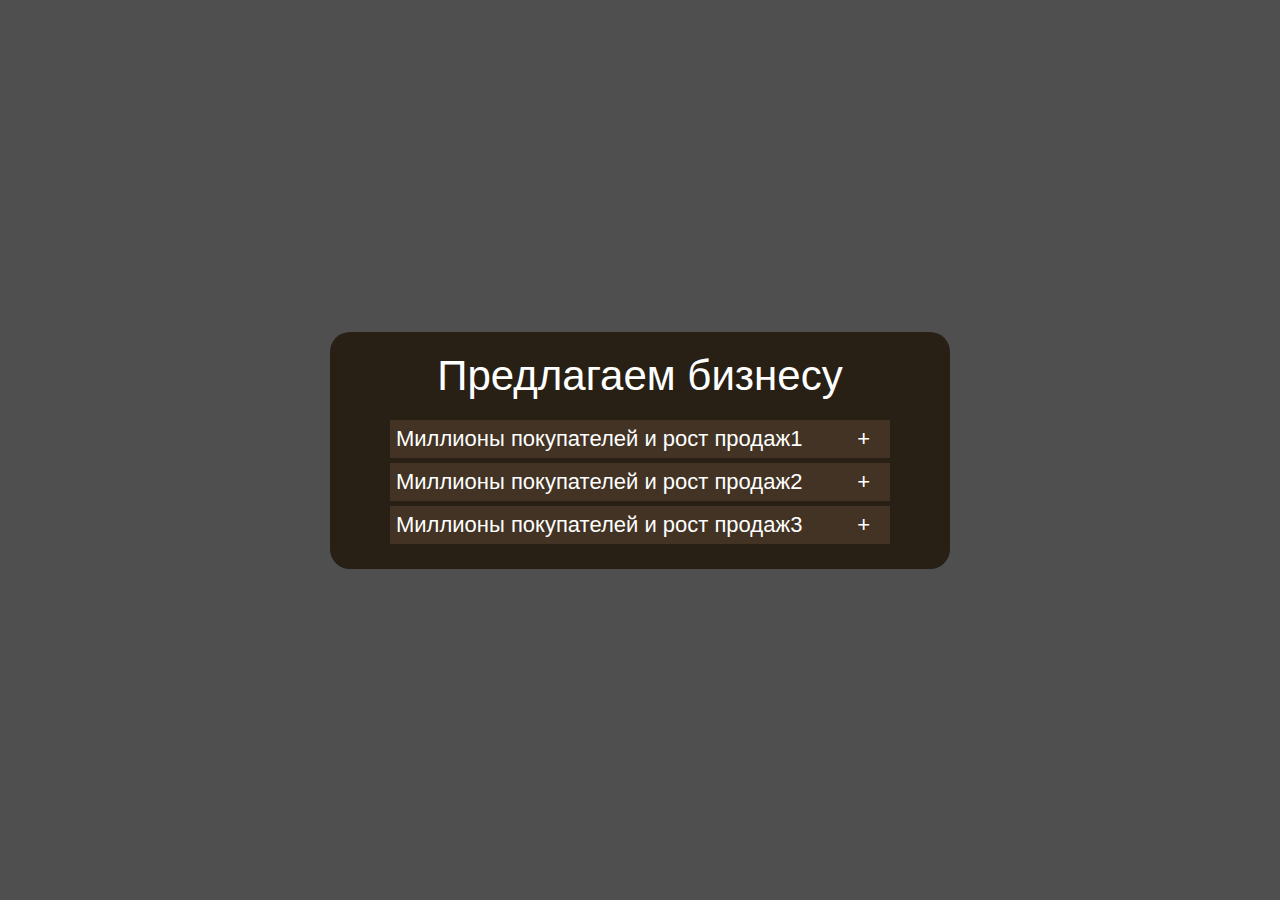
==== accordion/index.html @ 130caac2 "tect" ====
<!DOCTYPE html>
<html lang="en">
<head>
    <meta charset="UTF-8">
    <meta name="viewport" content="width=device-width, initial-scale=1">
    <title>JavaScript</title>
    <link rel="stylesheet" href="Style.css" type="text/css">
    
</head>
<body>
<div class="container">
    <div class="index">
        <p class="header_text">Предлагаем бизнесу</p>
            <div class="family_block">
                <div class="accordion-item">
                    <div class="accordion-item__trigger">Миллионы покупателей и рост продаж1</div>
                    <div class="accordion-item__content">Уже более 28 млн активных покупателей приходит за товарами на Ozon. А в первом квартале 2022 года частота заказов выросла на 66% год к году.</div>
                </div>
                <div class="accordion-item">
                    <div class="accordion-item__trigger">Миллионы покупателей и рост продаж2</div>
                    <div class="accordion-item__content">Уже более 28 млн активных покупателей приходит за товарами на Ozon. А в первом квартале 2022 года частота заказов выросла на 66% год к году.</div>
                </div>
                <div class="accordion-item">
                    <div class="accordion-item__trigger">Миллионы покупателей и рост продаж3</div>
                    <div class="accordion-item__content">Уже более 28 млн активных покупателей приходит за товарами на Ozon. А в первом квартале 2022 года частота заказов выросла на 66% год к году.</div>
                </div>
            </div>
        </div>
    </div>
</div>    
<script src="JavaScript.js"></script>
</body>
</html>
---- accordion/Style.css ----
html, body{
    margin: 0;
    font-family: Arial, Helvetica, sans-serif;
    color: white;
    background-color: #4f4f4f;
}
.index{
    background-color: #281f15;
    padding: 20px 60px;
    border-radius: 20px;
    /* height: 350px; */
    /* display: flex;
    flex-direction: column;
    align-items: center;
    justify-content: space-evenly; */
}
.container{
    display: flex;
    align-items: center;
    justify-content: center;
    height: 100vh  ;
}
.header_text{
    font-size: 42px;
    margin-bottom: 20px;
    margin-top: 0;
    text-align: center;
}
.family_block{
    width: 500px;
}
.accordion-item{
    position: relative;
    font-size: 22px;
    width: 100%;
}
.accordion-item__content{
    background-color: #423324;
    font-size: 15px;
    padding: 0px 10px;
    max-width: 500px;
    position: relative;
    height: 0px;
    margin-bottom: 5px;
    overflow: hidden;
    transition: .4s ease-in-out;
}
.accordion-item__trigger{
    background-color: #423324;
    padding: 6px;
    cursor: pointer;
    position: relative;
}
.accordion-item__trigger::before{
    content: "+";
    position: absolute;
    top: 50%;
    transform: translate(0, -50%);
    right: 20px;
}
.accordion-item.active .accordion-item__content{
    height: 60px;
}
.accordion-item.active .accordion-item__trigger::before{
    content: "-";
    
}
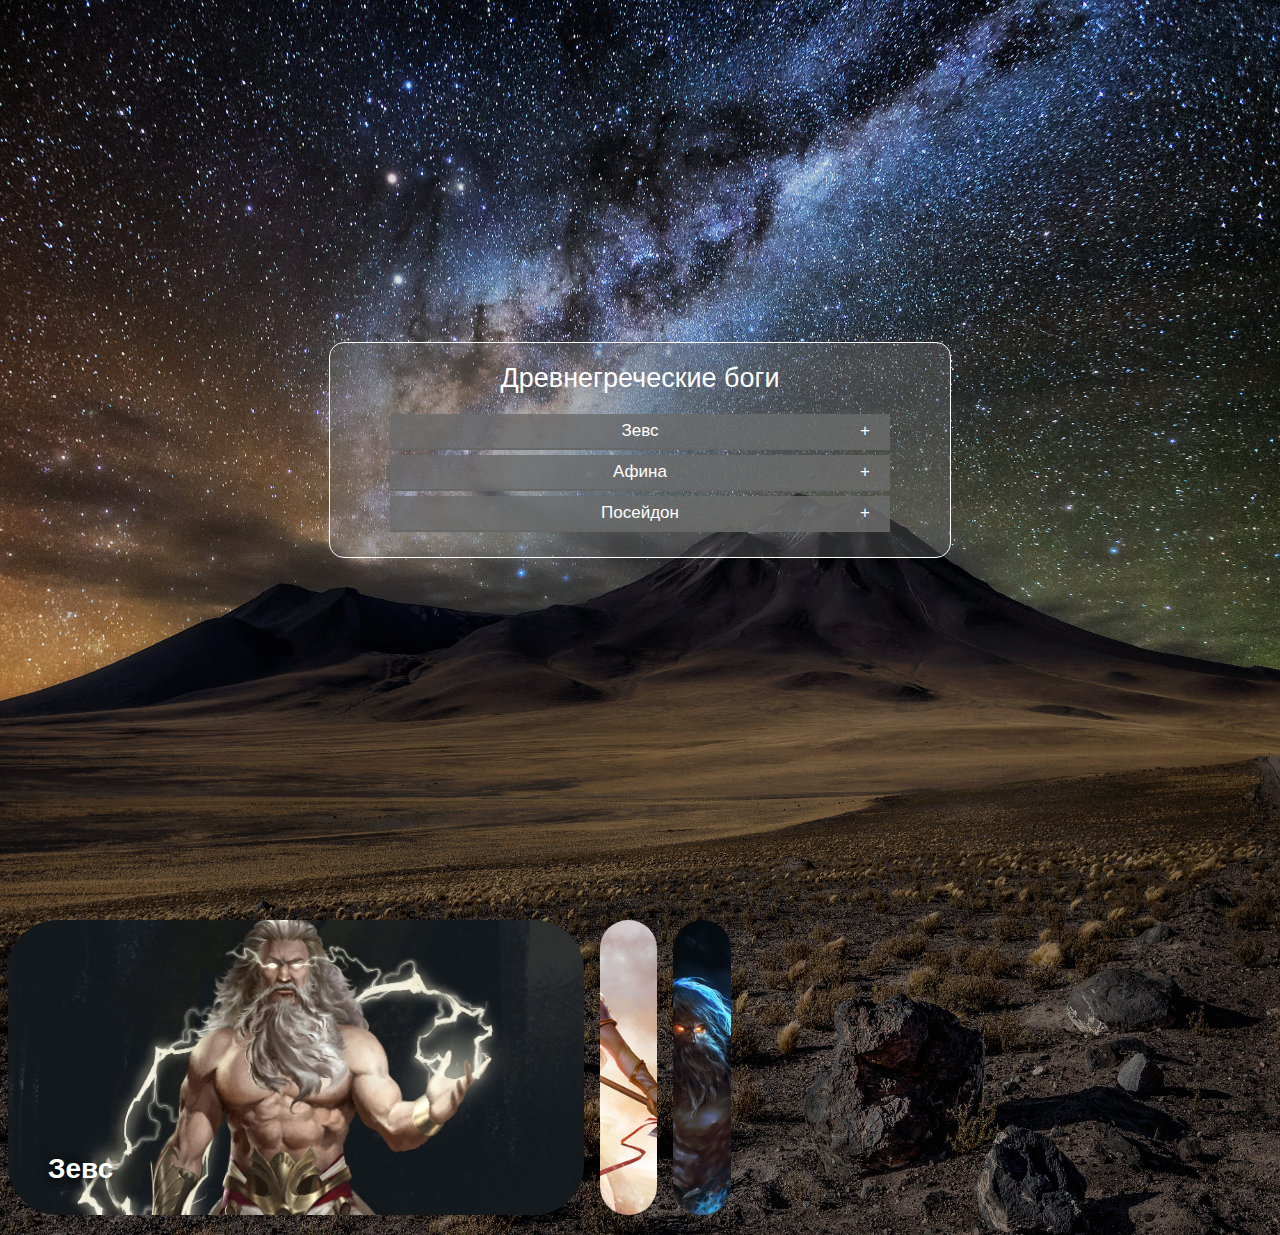
==== commit a2044630: "bogy" ====
--- a/accordion/index.html
+++ b/accordion/index.html
@@ -10,24 +10,35 @@
 <body>
 <div class="container">
     <div class="index">
-        <p class="header_text">Предлагаем бизнесу</p>
+        <p class="header_text">Древнегреческие боги</p>
             <div class="family_block">
                 <div class="accordion-item">
-                    <div class="accordion-item__trigger">Миллионы покупателей и рост продаж1</div>
-                    <div class="accordion-item__content">Уже более 28 млн активных покупателей приходит за товарами на Ozon. А в первом квартале 2022 года частота заказов выросла на 66% год к году.</div>
+                    <div class="accordion-item__trigger">Зевс</div>
+                    <div class="accordion-item__content">В древнегреческой мифологии бог неба, грома и молний, ведающий всем миром. Главный из богов-олимпийцев, третий сын титана Кроноса и титаниды Реи</div>
                 </div>
                 <div class="accordion-item">
-                    <div class="accordion-item__trigger">Миллионы покупателей и рост продаж2</div>
-                    <div class="accordion-item__content">Уже более 28 млн активных покупателей приходит за товарами на Ozon. А в первом квартале 2022 года частота заказов выросла на 66% год к году.</div>
+                    <div class="accordion-item__trigger">Афина</div>
+                    <div class="accordion-item__content">В древнегреческой мифологии богиня мудрости, военной стратегии и тактики, одна из наиболее почитаемых богинь Древней Греции</div>
                 </div>
                 <div class="accordion-item">
-                    <div class="accordion-item__trigger">Миллионы покупателей и рост продаж3</div>
-                    <div class="accordion-item__content">Уже более 28 млн активных покупателей приходит за товарами на Ozon. А в первом квартале 2022 года частота заказов выросла на 66% год к году.</div>
+                    <div class="accordion-item__trigger">Посейдон</div>
+                    <div class="accordion-item__content">В древнегреческой мифологии верховный морской бог, один из трёх главных богов-олимпийцев вместе с Зевсом и Аидом. Сын титана Кроноса и Реи</div>
                 </div>
             </div>
         </div>
     </div>
-</div>    
+    <div class="panel-container">
+        <div class="panel active" style="background-image: url('img/1646311250_3-kartinkin-net-p-zevs-kartinki-4.jpg'); ">
+            <div>Зевс</div>
+        </div>
+        <div class="panel" style="background-image: url('img/1625566131177175512.jpg')">
+            <div>Афина</div>
+        </div>
+        <div class="panel" style="background-image: url('img/bog-morei-poseidon-trezubets-oruzhie-poseidon-god-of-the-sea.jpg')">
+            <div>Посейдон</div>
+        </div>
+    </div>    
+</div>
 <script src="JavaScript.js"></script>
 </body>
 </html>
--- a/accordion/Style.css
+++ b/accordion/Style.css
@@ -1,18 +1,16 @@
 html, body{
+    background-image: url(img/11702181536242774.jpg);
+    background-repeat: no-repeat;
+    background-size: cover;
     margin: 0;
     font-family: Arial, Helvetica, sans-serif;
     color: white;
-    background-color: #4f4f4f;
 }
 .index{
-    background-color: #281f15;
+    background-color: #6d6d6d61;
     padding: 20px 60px;
-    border-radius: 20px;
-    /* height: 350px; */
-    /* display: flex;
-    flex-direction: column;
-    align-items: center;
-    justify-content: space-evenly; */
+    border-radius: 15px;
+    border: 1px solid rgb(255, 255, 255);
 }
 .container{
     display: flex;
@@ -21,7 +19,7 @@
     height: 100vh  ;
 }
 .header_text{
-    font-size: 42px;
+    font-size: 27px;
     margin-bottom: 20px;
     margin-top: 0;
     text-align: center;
@@ -35,19 +33,22 @@
     width: 100%;
 }
 .accordion-item__content{
-    background-color: #423324;
-    font-size: 15px;
-    padding: 0px 10px;
+    background-color: #4a4a4ad2;
+    font-size: 13px;
+    text-align: center;
     max-width: 500px;
-    position: relative;
+    position: relative; 
     height: 0px;
     margin-bottom: 5px;
     overflow: hidden;
     transition: .4s ease-in-out;
+    border: 1px solid #6b6b6bd2;
 }
 .accordion-item__trigger{
-    background-color: #423324;
-    padding: 6px;
+    background-color: #6b6b6bd2;
+    text-align: center;
+    padding: 7px 20px;
+    font-size: 17px;
     cursor: pointer;
     position: relative;
 }
@@ -58,10 +59,52 @@
     transform: translate(0, -50%);
     right: 20px;
 }
+
 .accordion-item.active .accordion-item__content{
-    height: 60px;
+    height: 45px;
+    padding: 9px 31px 8px
 }
 .accordion-item.active .accordion-item__trigger::before{
     content: "-";
     
-}+}
+.panel-container * {
+    box-sizing: border-box;
+}
+.panel-container {
+    display: flex;
+    overflow: hidden;
+    margin: 20px 0;
+    width: 739px;
+    height: 295px;
+}
+.panel {
+    background-size: cover;
+    background-position: center;
+    background-repeat: no-repeat;
+    border-radius: 50px;
+    color: #fff;
+    flex: 0.5;
+    cursor: pointer;
+    position: relative;
+    margin: 0 8px;
+    transition: flex 0.7s cubic-bezier(0.05, 0.6, 0.4, 0.9);
+}
+.panel div {
+    text-shadow: 0 0 12px rgba(0,0,0,0.5), 0 2px 6px rgba(0,0,0,0.7);  
+    font-family: Verdana, sans-serif;  
+    font-weight: bold;  
+    font-size: 28px;
+    opacity: 0;
+    position: absolute;
+    bottom: 30px;
+    left: 40px;
+    margin: 0;
+    transition: opacity 0s ease-in 0s;
+}
+.panel.active {
+    flex: 5;
+}
+.panel.active div {
+    opacity: 1;
+    transition: opacity 0.3s ease-in 0.4s;}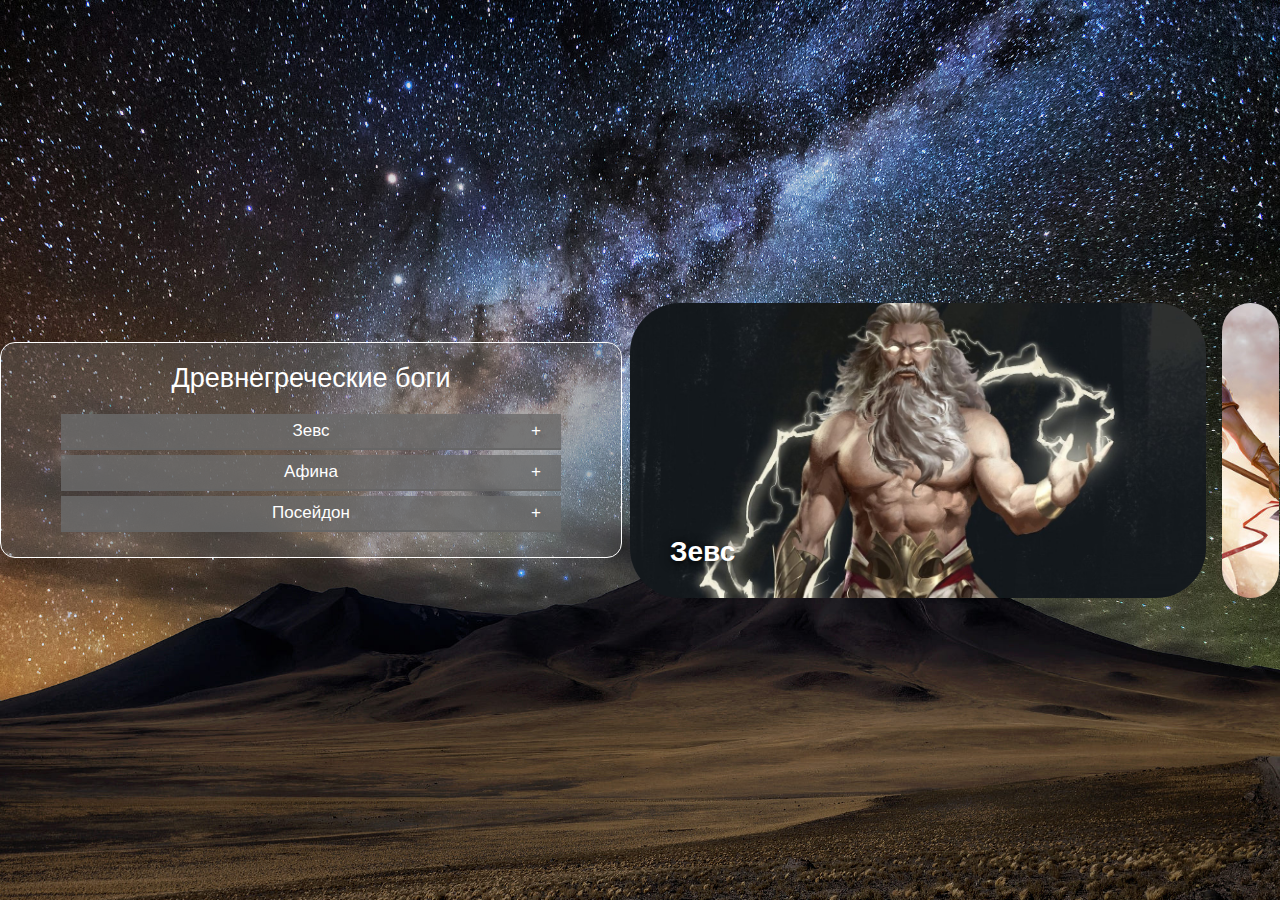
==== commit 8a35c49b: "Gods" ====
--- a/accordion/index.html
+++ b/accordion/index.html
@@ -27,15 +27,17 @@
             </div>
         </div>
     </div>
-    <div class="panel-container">
-        <div class="panel active" style="background-image: url('img/1646311250_3-kartinkin-net-p-zevs-kartinki-4.jpg'); ">
-            <div>Зевс</div>
-        </div>
-        <div class="panel" style="background-image: url('img/1625566131177175512.jpg')">
-            <div>Афина</div>
-        </div>
-        <div class="panel" style="background-image: url('img/bog-morei-poseidon-trezubets-oruzhie-poseidon-god-of-the-sea.jpg')">
-            <div>Посейдон</div>
+    <div class="Gods">
+        <div class="panel-container">
+            <div class="panel active" style="background-image: url('img/1646311250_3-kartinkin-net-p-zevs-kartinki-4.jpg'); ">
+                <div>Зевс</div>
+            </div>
+            <div class="panel" style="background-image: url('img/1625566131177175512.jpg')">
+                <div>Афина</div>
+            </div>
+            <div class="panel" style="background-image: url('img/bog-morei-poseidon-trezubets-oruzhie-poseidon-god-of-the-sea.jpg')">
+                <div>Посейдон</div>
+            </div>
         </div>
     </div>    
 </div>
--- a/accordion/Style.css
+++ b/accordion/Style.css
@@ -5,6 +5,13 @@
     margin: 0;
     font-family: Arial, Helvetica, sans-serif;
     color: white;
+}
+body{
+    display: flex;
+    flex-direction: row;
+    flex-wrap: nowrap;
+    align-items: center;
+    justify-content: space-between;
 }
 .index{
     background-color: #6d6d6d61;
@@ -78,6 +85,9 @@
     width: 739px;
     height: 295px;
 }
+.Gods{
+    display: flex;
+}
 .panel {
     background-size: cover;
     background-position: center;
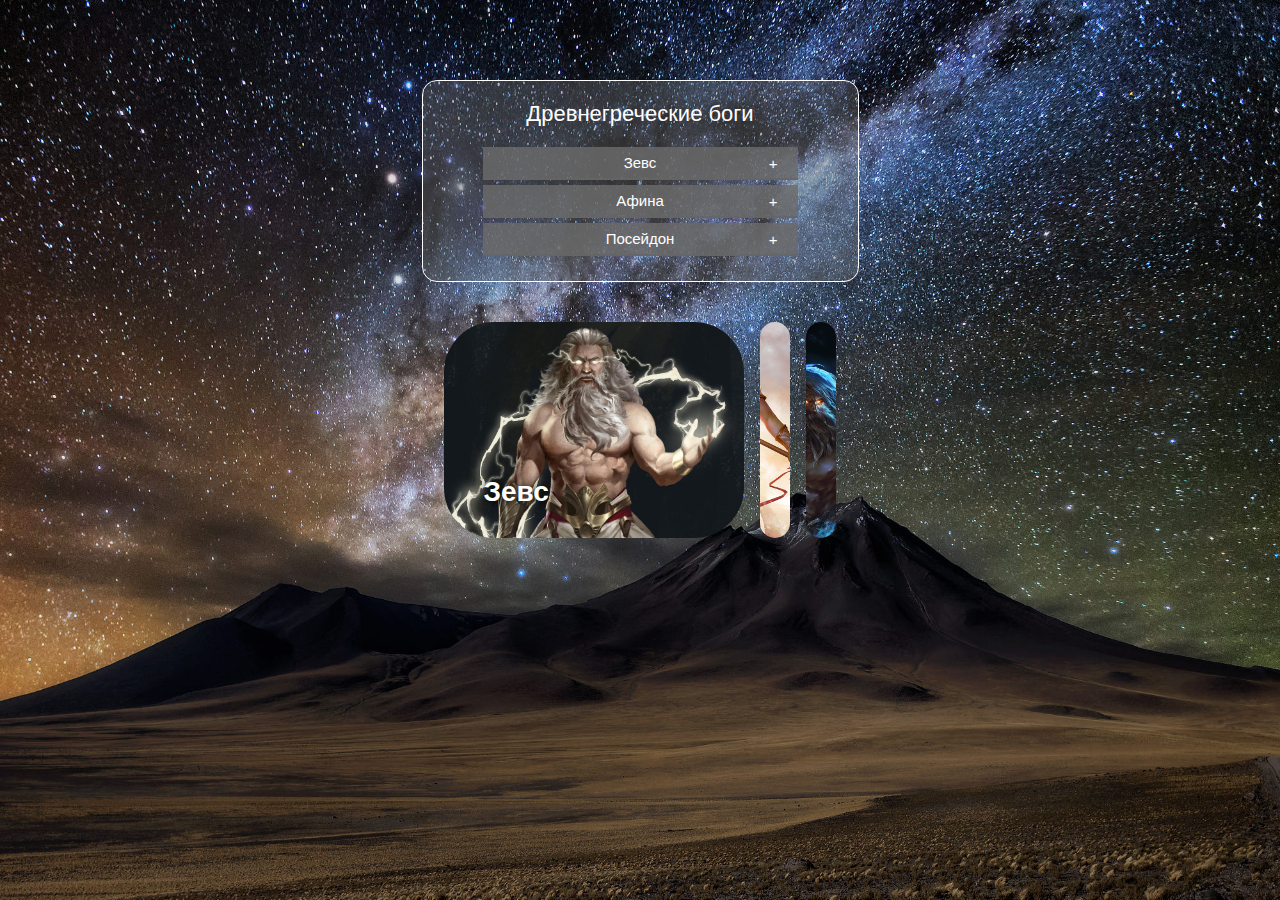
==== commit 6ce6cfad: "New Gods" ====
--- a/accordion/index.html
+++ b/accordion/index.html
@@ -26,7 +26,6 @@
                 </div>
             </div>
         </div>
-    </div>
     <div class="Gods">
         <div class="panel-container">
             <div class="panel active" style="background-image: url('img/1646311250_3-kartinkin-net-p-zevs-kartinki-4.jpg'); ">
--- a/accordion/Style.css
+++ b/accordion/Style.css
@@ -3,15 +3,8 @@
     background-repeat: no-repeat;
     background-size: cover;
     margin: 0;
-    font-family: Arial, Helvetica, sans-serif;
+    font-family: Verdana, sans-serif;
     color: white;
-}
-body{
-    display: flex;
-    flex-direction: row;
-    flex-wrap: nowrap;
-    align-items: center;
-    justify-content: space-between;
 }
 .index{
     background-color: #6d6d6d61;
@@ -21,9 +14,12 @@
 }
 .container{
     display: flex;
+    flex-direction: row;
+    flex-wrap: nowrap;
     align-items: center;
-    justify-content: center;
-    height: 100vh  ;
+    justify-content: space-between;
+    height: 500px  ;
+    margin-left: 10px;
 }
 .header_text{
     font-size: 27px;
@@ -81,12 +77,13 @@
 .panel-container {
     display: flex;
     overflow: hidden;
-    margin: 20px 0;
+    /* margin: 20px 0; */
     width: 739px;
     height: 295px;
+    margin-right: 20px;
 }
 .Gods{
-    display: flex;
+position: relative;
 }
 .panel {
     background-size: cover;
@@ -117,4 +114,36 @@
 }
 .panel.active div {
     opacity: 1;
-    transition: opacity 0.3s ease-in 0.4s;}+    transition: opacity 0.4s ease-in 0.4s;}
+@media (max-width: 750px) {
+    .container{flex-direction: column; height: unset; margin-left: unset;}
+    .index{margin-top: 80px;}
+    .header_text{font-size: 22px;}
+    .family_block{width: 315px;}
+    .accordion-item{font-size: unset;}
+    .accordion-item__trigger{font-size: 15px;}
+    .accordion-item.active .accordion-item__content{height: 60px;}
+    .accordion-item__content{max-width: unset; font-size: 11px;}
+    .panel-container{margin-right: unset; width: 409px; height: 216px; margin-top: 40px;}
+}
+@media (max-width: 1400px) {
+    .container{flex-direction: column; height: unset; margin-left: unset;}
+    .index{margin-top: 80px;}
+    .header_text{font-size: 22px;}
+    .family_block{width: 315px;}
+    .accordion-item{font-size: unset;}
+    .accordion-item__trigger{font-size: 15px;}
+    .accordion-item.active .accordion-item__content{height: 60px;}
+    .accordion-item__content{max-width: unset; font-size: 11px;}
+    .panel-container{margin-right: unset; width: 409px; height: 216px; margin-top: 40px;}
+}
+@media (max-width: 465px) {
+    .index{padding: 20px 20px;}
+    .header_text{font-size: 15px;}
+    .family_block{width: 204px;}
+    .accordion-item{font-size: unset;}
+    .accordion-item__trigger{font-size: 10px;}
+    .accordion-item.active .accordion-item__content{height: 73px;}
+    .accordion-item__content{max-width: unset; font-size: 9px;}
+    .panel-container{margin-right: unset; width: 284px; height: 165px; margin-top: 40px;}
+}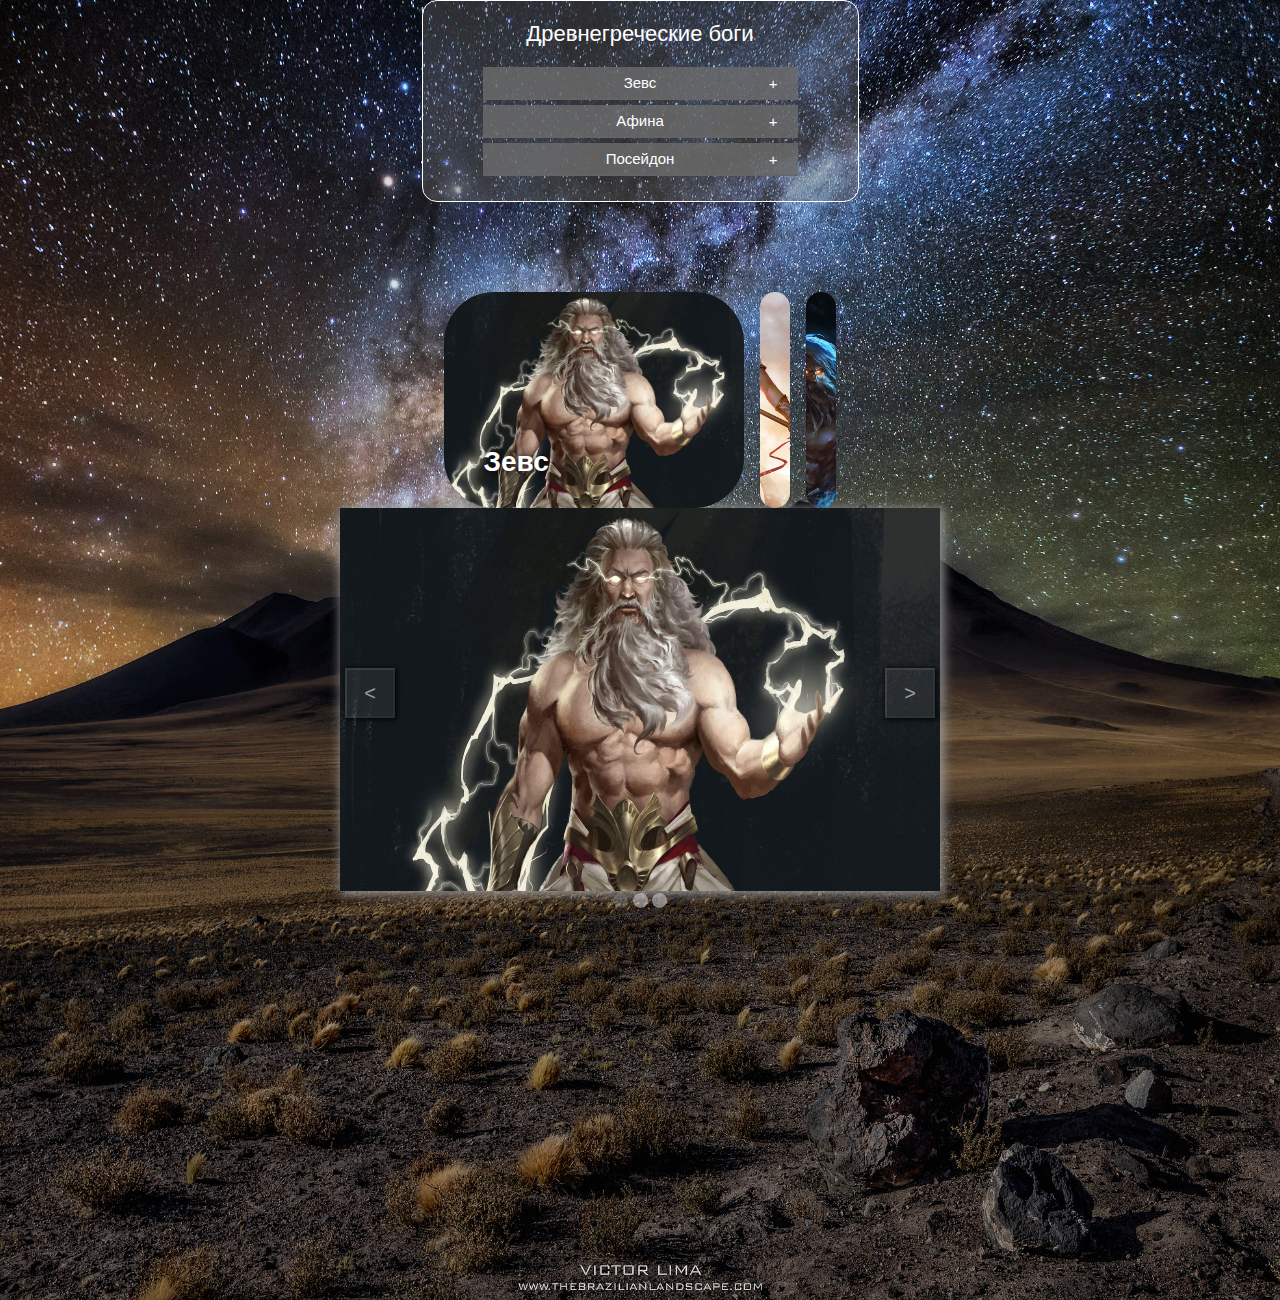
==== commit 470d509d: "slider level 1" ====
--- a/accordion/index.html
+++ b/accordion/index.html
@@ -38,7 +38,30 @@
                 <div>Посейдон</div>
             </div>
         </div>
-    </div>    
+    </div>
+</div> 
+        <div class="slider">
+
+            <button class="button-prev"><</button>
+
+            <div class="slider-wrapper">
+                <div class="slider-line">
+                    <img class="carusel" src="img/1646311250_3-kartinkin-net-p-zevs-kartinki-4.jpg" alt="fff">
+                    <img class="carusel" src="img/1625566131177175512.jpg" alt="">
+                    <img class="carusel" src="img/bog-morei-poseidon-trezubets-oruzhie-poseidon-god-of-the-sea.jpg" alt="">
+                </div>
+                
+            </div>
+
+            <button class="button-next">></button>
+            <div class="dots-wrapper">
+                <div class="dot active"></div>
+                <div class="dot"></div>
+                <div class="dot"></div>
+            </div>
+
+
+        </div>
 </div>
 <script src="JavaScript.js"></script>
 </body>
--- a/accordion/Style.css
+++ b/accordion/Style.css
@@ -5,6 +5,13 @@
     margin: 0;
     font-family: Verdana, sans-serif;
     color: white;
+    background-position: center;
+}
+body{height: 1300px;
+    /* display: flex; */
+    justify-content: center;
+    
+    flex-direction: column;
 }
 .index{
     background-color: #6d6d6d61;
@@ -38,7 +45,7 @@
 .accordion-item__content{
     background-color: #4a4a4ad2;
     font-size: 13px;
-    text-align: center;
+    text-align: left;
     max-width: 500px;
     position: relative; 
     height: 0px;
@@ -124,18 +131,21 @@
     .accordion-item__trigger{font-size: 15px;}
     .accordion-item.active .accordion-item__content{height: 60px;}
     .accordion-item__content{max-width: unset; font-size: 11px;}
-    .panel-container{margin-right: unset; width: 409px; height: 216px; margin-top: 40px;}
+    .panel div{font-size: 17px;
+    }
+    body{height: 900px;}
+    .panel-container{margin-right: unset; width: 409px; height: 216px; margin-top: 90px;}
 }
 @media (max-width: 1400px) {
     .container{flex-direction: column; height: unset; margin-left: unset;}
-    .index{margin-top: 80px;}
+    /* .index{margin-top: 80px;} */
     .header_text{font-size: 22px;}
     .family_block{width: 315px;}
     .accordion-item{font-size: unset;}
     .accordion-item__trigger{font-size: 15px;}
     .accordion-item.active .accordion-item__content{height: 60px;}
     .accordion-item__content{max-width: unset; font-size: 11px;}
-    .panel-container{margin-right: unset; width: 409px; height: 216px; margin-top: 40px;}
+    .panel-container{margin-right: unset; width: 409px; height: 216px; margin-top: 90px;}
 }
 @media (max-width: 465px) {
     .index{padding: 20px 20px;}
@@ -143,7 +153,72 @@
     .family_block{width: 204px;}
     .accordion-item{font-size: unset;}
     .accordion-item__trigger{font-size: 10px;}
-    .accordion-item.active .accordion-item__content{height: 73px;}
+    .accordion-item.active .accordion-item__content{height: 57px; padding: 9px 15px 8px;}
     .accordion-item__content{max-width: unset; font-size: 9px;}
-    .panel-container{margin-right: unset; width: 284px; height: 165px; margin-top: 40px;}
-}+    body{height: 1000px;}
+    .panel-container{margin-right: unset; width: 284px; height: 165px; margin-top: 70px;}
+}
+@media (max-width: 1100px) {
+    body{height: 1000px;}
+}
+.button-next, .button-prev, .slider-wrapper, .dot{
+    display: inline-block;
+    vertical-align: middle;
+}
+.button-next{
+    position: absolute;
+    z-index: 1;
+    margin-left: -55px;
+    margin-top: 160px;
+    font-size: 20px;
+    font-family: Verdana, sans-serif;
+    width: 50px;
+    height: 50px;
+    /* border-radius: 50%; */
+    background-color:rgba(255, 255, 255, 0.067);
+    color: rgb(156, 155, 155);
+    text-align: center;
+    border-color: rgba(169, 169, 169, 0.162);
+    box-shadow: 1px 1px 5px 1px #000000d2;
+}
+.button-prev{
+    position: absolute;
+    z-index: 1;
+    margin-left: 5px;
+    margin-top: 160px;
+    font-size: 20px;
+    font-family: Verdana, sans-serif;
+    width: 50px;
+    height: 50px;
+    background-color:rgba(255, 255, 255, 0.067);
+    color: rgb(156, 155, 155);
+    text-align: center;
+    border-color: rgba(169, 169, 169, 0.162);
+    box-shadow: 1px 1px 5px 1px #000000d2;
+}
+.slider-wrapper{
+    overflow: hidden;
+    width: 600px;
+    box-shadow: 2px 2px 10px 2px #a4a4a4d2;
+}
+.slider-line{
+    display: flex;
+    position: relative;
+    left: 0;
+    /* height: 200px; */
+}
+.slider{
+    text-align: center;
+}
+.carusel{
+    width: 100%;
+}
+.dot{
+    width: 15px;
+    height: 15px;
+    border-radius: 50%;
+    background-color: rgba(255, 255, 255, 0.43);
+}
+.active{background-color:rgba(135, 134, 134, 0.43); }
+.button-next:hover, .button-prev:hover, .dot:hover{background:rgba(135, 134, 134, 0.43); }
+.button-next:active, .button-prev:active, .dot:active{background:rgba(135, 134, 134, 0.43); }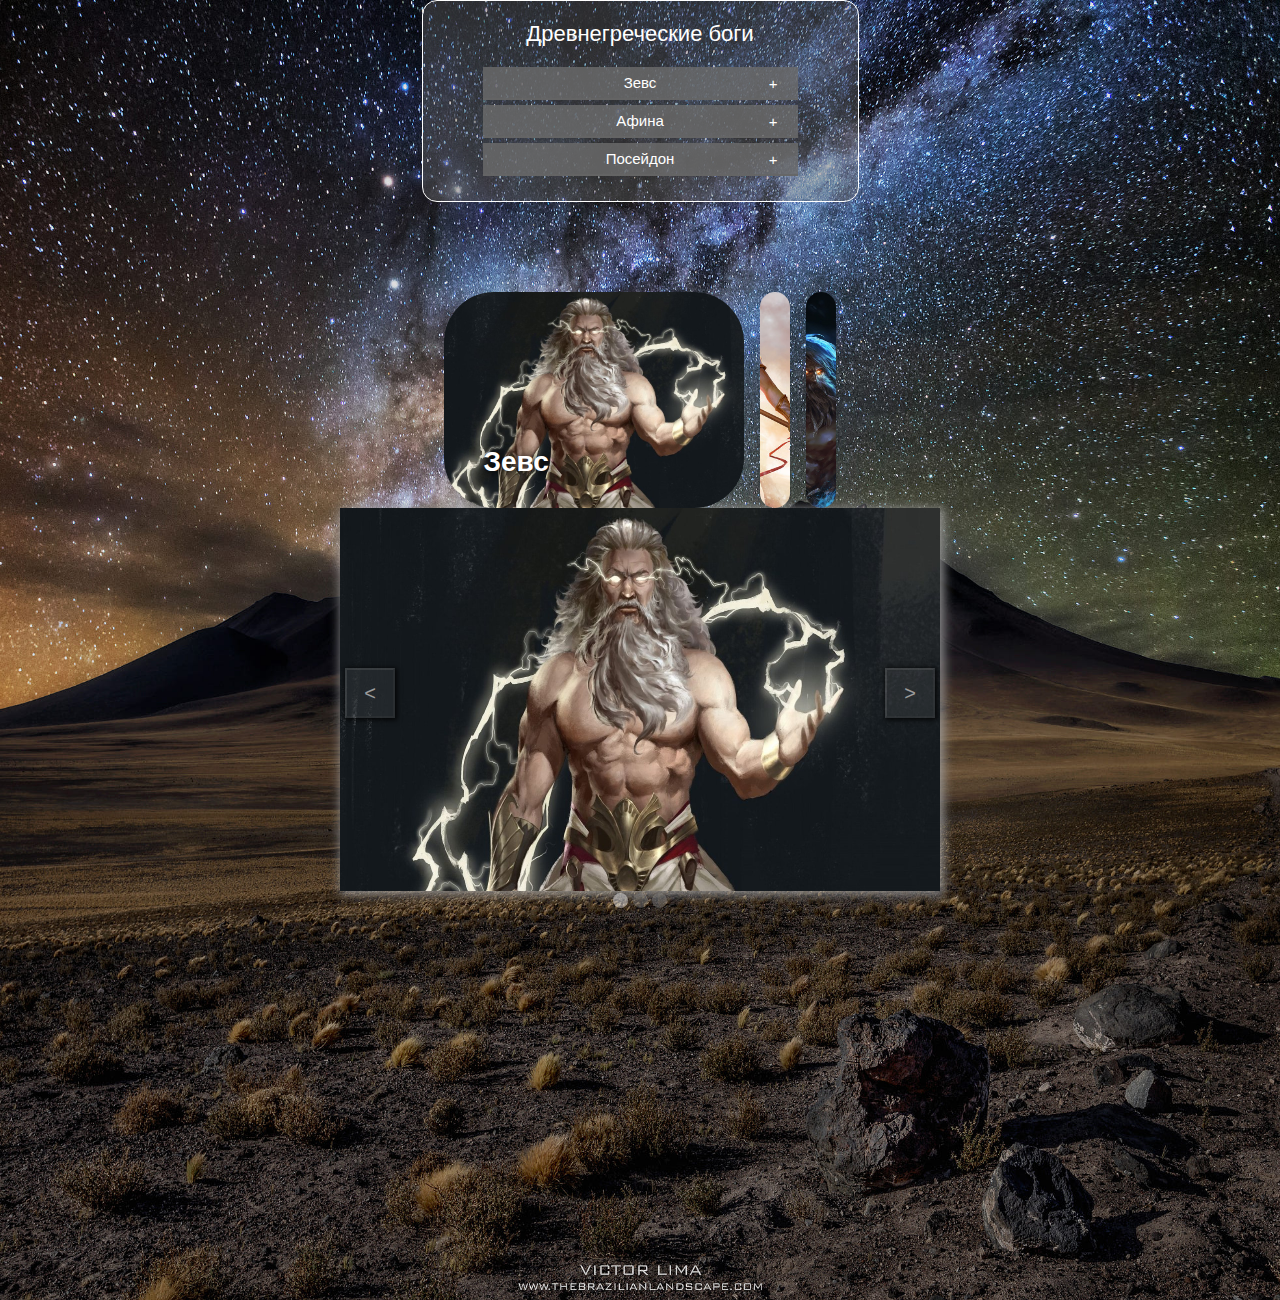
==== commit b422b1f3: "godSlider" ====
--- a/accordion/index.html
+++ b/accordion/index.html
@@ -55,7 +55,7 @@
 
             <button class="button-next">></button>
             <div class="dots-wrapper">
-                <div class="dot active"></div>
+                <div class="dot activ"></div>
                 <div class="dot"></div>
                 <div class="dot"></div>
             </div>
--- a/accordion/Style.css
+++ b/accordion/Style.css
@@ -217,8 +217,9 @@
     width: 15px;
     height: 15px;
     border-radius: 50%;
-    background-color: rgba(255, 255, 255, 0.43);
-}
-.active{background-color:rgba(135, 134, 134, 0.43); }
+    background-color: rgba(135, 134, 134, 0.43);
+}
+
 .button-next:hover, .button-prev:hover, .dot:hover{background:rgba(135, 134, 134, 0.43); }
-.button-next:active, .button-prev:active, .dot:active{background:rgba(135, 134, 134, 0.43); }+.button-next:active, .button-prev:active, .dot:active{background:rgba(135, 134, 134, 0.43); }
+.activ {background: rgba(255, 255, 255, 0.43);}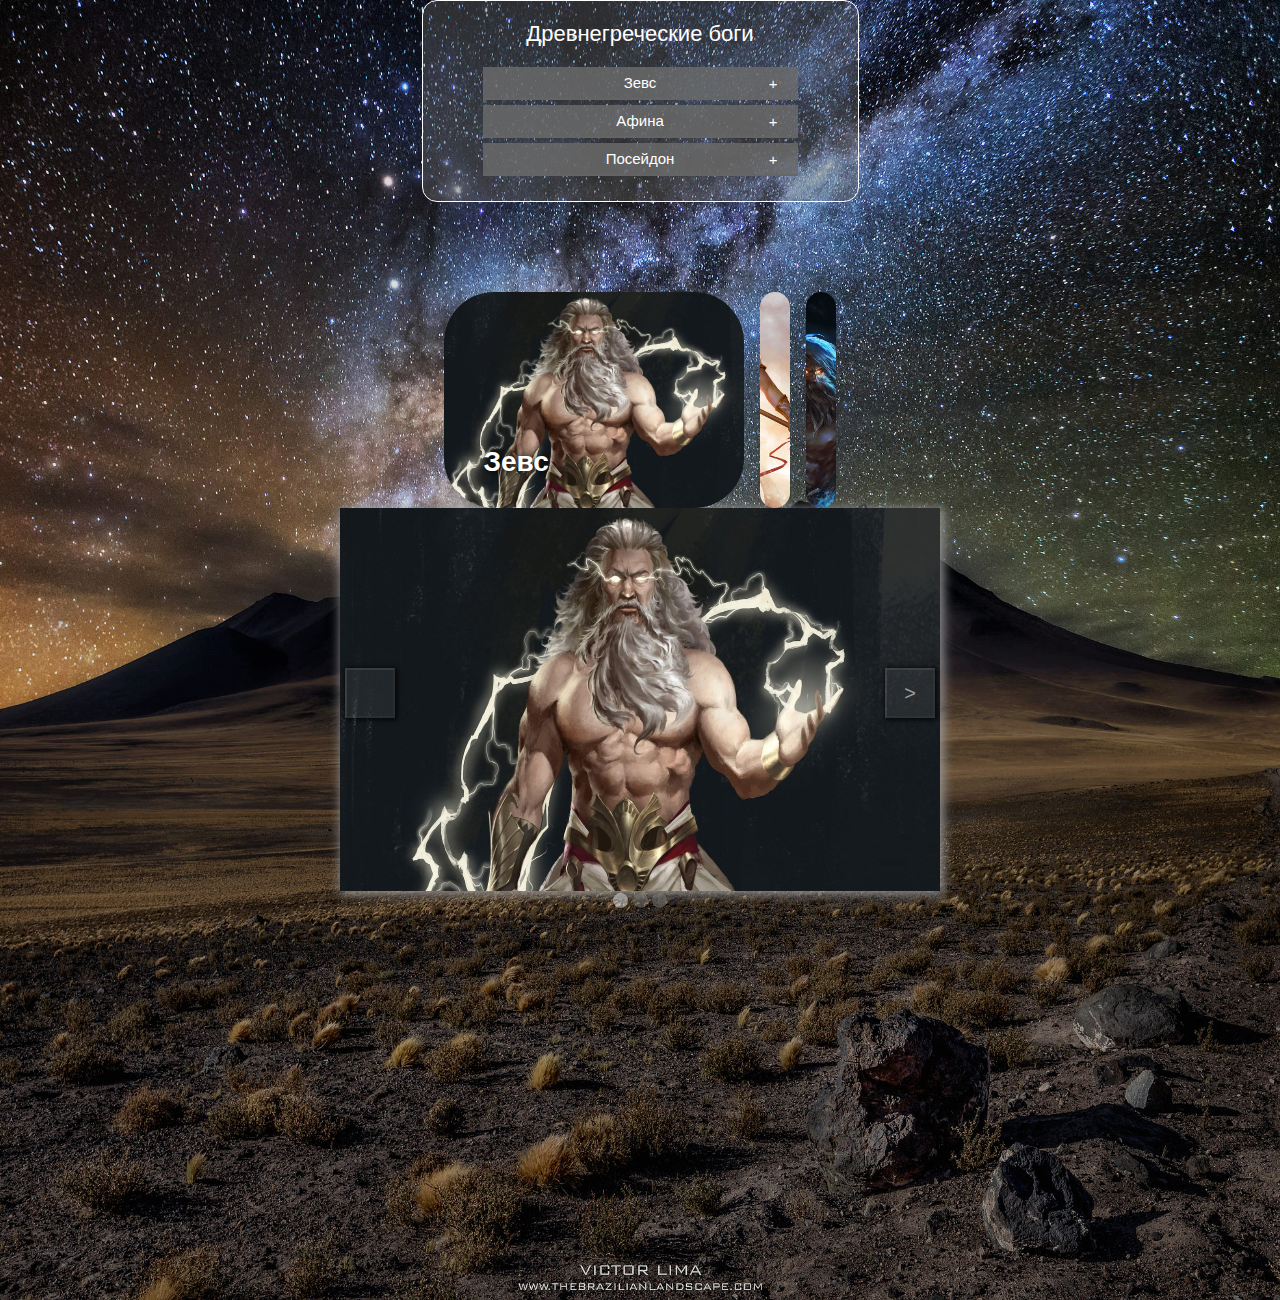
==== commit 0acf7bd5: "'shsh'" ====
--- a/accordion/index.html
+++ b/accordion/index.html
@@ -1,68 +1,75 @@
 <!DOCTYPE html>
 <html lang="en">
+
 <head>
     <meta charset="UTF-8">
     <meta name="viewport" content="width=device-width, initial-scale=1">
     <title>JavaScript</title>
     <link rel="stylesheet" href="Style.css" type="text/css">
-    
+
 </head>
+
 <body>
-<div class="container">
-    <div class="index">
-        <p class="header_text">Древнегреческие боги</p>
+    <div class="container">
+        <div class="index">
+            <p class="header_text">Древнегреческие боги</p>
             <div class="family_block">
                 <div class="accordion-item">
                     <div class="accordion-item__trigger">Зевс</div>
-                    <div class="accordion-item__content">В древнегреческой мифологии бог неба, грома и молний, ведающий всем миром. Главный из богов-олимпийцев, третий сын титана Кроноса и титаниды Реи</div>
+                    <div class="accordion-item__content">В древнегреческой мифологии бог неба, грома и молний, ведающий
+                        всем миром. Главный из богов-олимпийцев, третий сын титана Кроноса и титаниды Реи</div>
                 </div>
                 <div class="accordion-item">
                     <div class="accordion-item__trigger">Афина</div>
-                    <div class="accordion-item__content">В древнегреческой мифологии богиня мудрости, военной стратегии и тактики, одна из наиболее почитаемых богинь Древней Греции</div>
+                    <div class="accordion-item__content">В древнегреческой мифологии богиня мудрости, военной стратегии
+                        и тактики, одна из наиболее почитаемых богинь Древней Греции</div>
                 </div>
                 <div class="accordion-item">
                     <div class="accordion-item__trigger">Посейдон</div>
-                    <div class="accordion-item__content">В древнегреческой мифологии верховный морской бог, один из трёх главных богов-олимпийцев вместе с Зевсом и Аидом. Сын титана Кроноса и Реи</div>
+                    <div class="accordion-item__content">В древнегреческой мифологии верховный морской бог, один из трёх
+                        главных богов-олимпийцев вместе с Зевсом и Аидом. Сын титана Кроноса и Реи</div>
                 </div>
             </div>
         </div>
-    <div class="Gods">
-        <div class="panel-container">
-            <div class="panel active" style="background-image: url('img/1646311250_3-kartinkin-net-p-zevs-kartinki-4.jpg'); ">
-                <div>Зевс</div>
-            </div>
-            <div class="panel" style="background-image: url('img/1625566131177175512.jpg')">
-                <div>Афина</div>
-            </div>
-            <div class="panel" style="background-image: url('img/bog-morei-poseidon-trezubets-oruzhie-poseidon-god-of-the-sea.jpg')">
-                <div>Посейдон</div>
+        <div class="Gods">
+            <div class="panel-container">
+                <div class="panel active"
+                    style="background-image: url('img/1646311250_3-kartinkin-net-p-zevs-kartinki-4.jpg'); ">
+                    <div>Зевс</div>
+                </div>
+                <div class="panel" style="background-image: url('img/1625566131177175512.jpg')">
+                    <div>Афина</div>
+                </div>
+                <div class="panel"
+                    style="background-image: url('img/bog-morei-poseidon-trezubets-oruzhie-poseidon-god-of-the-sea.jpg')">
+                    <div>Посейдон</div>
+                </div>
             </div>
         </div>
     </div>
-</div> 
-        <div class="slider">
+    <div class="slider">
 
-            <button class="button-prev"><</button>
-
-            <div class="slider-wrapper">
+        <button class="button-prev">
+            </button> <div class="slider-wrapper">
                 <div class="slider-line">
                     <img class="carusel" src="img/1646311250_3-kartinkin-net-p-zevs-kartinki-4.jpg" alt="fff">
                     <img class="carusel" src="img/1625566131177175512.jpg" alt="">
                     <img class="carusel" src="img/bog-morei-poseidon-trezubets-oruzhie-poseidon-god-of-the-sea.jpg" alt="">
                 </div>
-                
-            </div>
 
-            <button class="button-next">></button>
-            <div class="dots-wrapper">
-                <div class="dot activ"></div>
-                <div class="dot"></div>
-                <div class="dot"></div>
-            </div>
+    </div>
+
+    <button class="button-next">></button>
+    <div class="dots-wrapper">
+        <div class="dot activ"></div>
+        <div class="dot"></div>
+        <div class="dot"></div>
+    </div>
 
 
-        </div>
-</div>
-<script src="JavaScript.js"></script>
+    </div>
+    </div>
+    <script src="JavaScript.js"></script>
 </body>
-</html>
+
+</html>--- a/accordion/Style.css
+++ b/accordion/Style.css
@@ -205,6 +205,7 @@
     display: flex;
     position: relative;
     left: 0;
+    transition: 1s;
     /* height: 200px; */
 }
 .slider{
@@ -222,4 +223,11 @@
 
 .button-next:hover, .button-prev:hover, .dot:hover{background:rgba(135, 134, 134, 0.43); }
 .button-next:active, .button-prev:active, .dot:active{background:rgba(135, 134, 134, 0.43); }
-.activ {background: rgba(255, 255, 255, 0.43);}+.activ {background: rgba(255, 255, 255, 0.43);}
+
+
+@media(max-width: 390px){
+    .slider-wrapper{width: 260px; margin-top: 60px}
+    .button-prev{margin-top: 125px; width: 30px; height: 30px;}
+    .button-next{margin-top: 125px; width: 30px; height: 30px; margin-left: -35px;}
+}